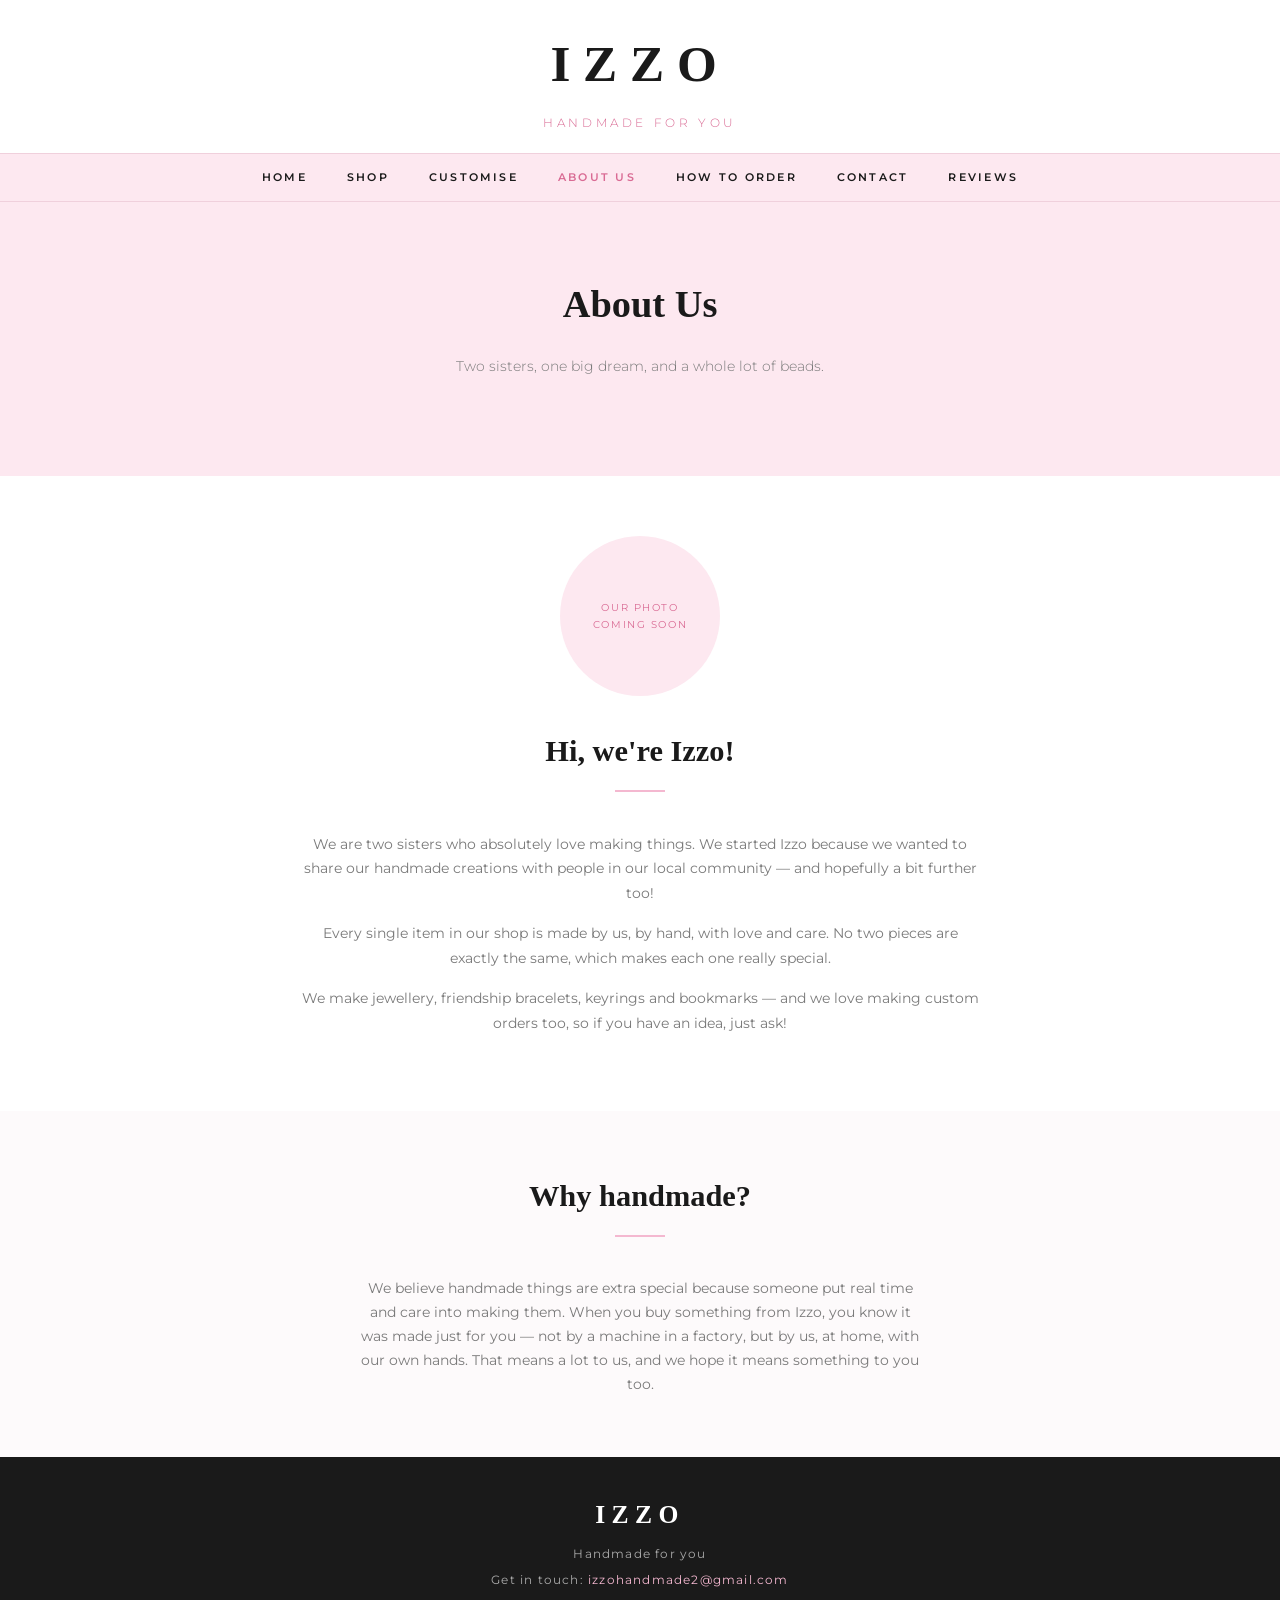
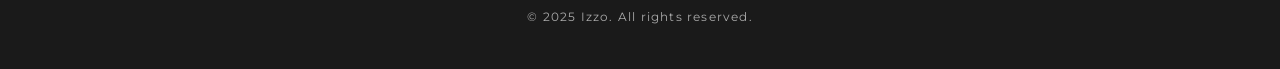
==== about.html @ 7127aa61 "Add product photos and rename to Chokers" ====
<!DOCTYPE html>
<html lang="en">
<head>
  <meta charset="UTF-8" />
  <meta name="viewport" content="width=device-width, initial-scale=1.0" />
  <title>About Us — Izzo</title>
  <link rel="stylesheet" href="css/style.css" />
</head>
<body>

  <header>
    <a href="index.html"><div class="logo">Izzo</div></a>
    <div class="tagline">Handmade for you</div>
  </header>

  <nav>
    <ul>
      <li><a href="index.html">Home</a></li>
      <li><a href="shop.html">Shop</a></li>
      <li><a href="customise.html">Customise</a></li>
      <li><a href="about.html" class="active">About Us</a></li>
      <li><a href="how-to-order.html">How to Order</a></li>
      <li><a href="contact.html">Contact</a></li>
      <li><a href="reviews.html">Reviews</a></li>
    </ul>
  </nav>

  <div class="hero">
    <h1>About Us</h1>
    <p>Two sisters, one big dream, and a whole lot of beads.</p>
  </div>

  <section>
    <div class="about-content">
      <div class="about-placeholder">Our Photo<br>Coming Soon</div>
      <h2 class="section-title">Hi, we're Izzo!</h2>
      <div class="divider"></div>
      <p>
        We are two sisters who absolutely love making things. We started Izzo because we wanted to share our handmade creations with people in our local community — and hopefully a bit further too!
      </p>
      <p>
        Every single item in our shop is made by us, by hand, with love and care. No two pieces are exactly the same, which makes each one really special.
      </p>
      <p>
        We make jewellery, friendship bracelets, keyrings and bookmarks — and we love making custom orders too, so if you have an idea, just ask!
      </p>
    </div>
  </section>

  <section class="alt" style="text-align:center;">
    <h2 class="section-title">Why handmade?</h2>
    <div class="divider"></div>
    <p style="font-size:0.88rem; color:var(--gray); max-width:560px; margin:0 auto;">
      We believe handmade things are extra special because someone put real time and care into making them. When you buy something from Izzo, you know it was made just for you — not by a machine in a factory, but by us, at home, with our own hands. That means a lot to us, and we hope it means something to you too.
    </p>
  </section>

  <footer>
    <div class="footer-logo">Izzo</div>
    <p>Handmade for you</p>
    <p>Get in touch: <a href="mailto:izzohandmade2@gmail.com">izzohandmade2@gmail.com</a></p>
    <p style="margin-top:16px;">&copy; 2025 Izzo. All rights reserved.</p>
  </footer>

</body>
</html>
---- css/style.css ----
/* ===================================
   IZZO — Handmade for you
   Main Stylesheet
=================================== */

@import url('https://fonts.googleapis.com/css2?family=Cormorant+Garant:wght@400;600;700&family=Montserrat:wght@300;400;500;600&display=swap');

/* --- Variables --- */
:root {
  --pink-light:  #FDE8F0;
  --pink-mid:    #F4B8D0;
  --pink-dark:   #D96B94;
  --white:       #FFFFFF;
  --off-white:   #FDFAFB;
  --dark:        #1A1A1A;
  --gray:        #7A7A7A;
  --border:      #F0D0DC;
}

/* --- Reset --- */
*, *::before, *::after { box-sizing: border-box; margin: 0; padding: 0; }

body {
  font-family: 'Montserrat', sans-serif;
  font-weight: 400;
  color: var(--dark);
  background-color: var(--white);
  line-height: 1.7;
}

a {
  color: inherit;
  text-decoration: none;
}

img {
  max-width: 100%;
  display: block;
}

/* --- Header --- */
header {
  background-color: var(--white);
  border-bottom: 1px solid var(--border);
  padding: 20px 40px;
  display: flex;
  flex-direction: column;
  align-items: center;
  gap: 6px;
}

.logo {
  font-family: 'Cormorant Garant', serif;
  font-size: 3.2rem;
  font-weight: 700;
  letter-spacing: 0.25em;
  color: var(--dark);
  text-transform: uppercase;
}

.tagline {
  font-size: 0.75rem;
  font-weight: 300;
  letter-spacing: 0.3em;
  text-transform: uppercase;
  color: var(--pink-dark);
}

/* --- Navigation --- */
nav {
  background-color: var(--pink-light);
  border-bottom: 1px solid var(--border);
  padding: 0 40px;
}

nav ul {
  list-style: none;
  display: flex;
  justify-content: center;
  flex-wrap: wrap;
  gap: 0;
}

nav ul li a {
  display: block;
  padding: 14px 20px;
  font-size: 0.7rem;
  font-weight: 600;
  letter-spacing: 0.2em;
  text-transform: uppercase;
  color: var(--dark);
  transition: color 0.2s;
}

nav ul li a:hover,
nav ul li a.active {
  color: var(--pink-dark);
}

/* --- Hero --- */
.hero {
  background-color: var(--pink-light);
  text-align: center;
  padding: 70px 40px;
}

.hero h1 {
  font-family: 'Cormorant Garant', serif;
  font-size: 2.4rem;
  font-weight: 600;
  margin-bottom: 16px;
  color: var(--dark);
}

.hero p {
  font-size: 0.9rem;
  font-weight: 300;
  color: var(--gray);
  max-width: 480px;
  margin: 0 auto 28px;
}

.btn {
  display: inline-block;
  background-color: var(--pink-dark);
  color: var(--white);
  padding: 12px 32px;
  font-family: 'Montserrat', sans-serif;
  font-size: 0.7rem;
  font-weight: 600;
  letter-spacing: 0.2em;
  text-transform: uppercase;
  border: none;
  cursor: pointer;
  transition: background-color 0.2s;
}

.btn:hover {
  background-color: #c45a82;
}

.btn-outline {
  background-color: transparent;
  color: var(--pink-dark);
  border: 1.5px solid var(--pink-dark);
}

.btn-outline:hover {
  background-color: var(--pink-dark);
  color: var(--white);
}

/* --- Sections --- */
section {
  padding: 60px 40px;
}

section.alt {
  background-color: var(--off-white);
}

.section-title {
  font-family: 'Cormorant Garant', serif;
  font-size: 1.9rem;
  font-weight: 600;
  text-align: center;
  margin-bottom: 8px;
}

.section-sub {
  text-align: center;
  font-size: 0.8rem;
  color: var(--gray);
  letter-spacing: 0.1em;
  margin-bottom: 40px;
}

.divider {
  width: 50px;
  height: 2px;
  background-color: var(--pink-mid);
  margin: 12px auto 40px;
}

/* --- Product Grid --- */
.product-grid {
  display: grid;
  grid-template-columns: repeat(auto-fill, minmax(220px, 1fr));
  gap: 28px;
  max-width: 1000px;
  margin: 0 auto;
}

.product-card {
  background-color: var(--white);
  border: 1px solid var(--border);
  text-align: center;
  padding-bottom: 20px;
  transition: box-shadow 0.2s;
}

.product-card:hover {
  box-shadow: 0 4px 20px rgba(217, 107, 148, 0.15);
}

.product-placeholder {
  width: 100%;
  height: 200px;
  background-color: var(--pink-light);
  display: flex;
  align-items: center;
  justify-content: center;
  font-size: 0.7rem;
  letter-spacing: 0.15em;
  text-transform: uppercase;
  color: var(--pink-dark);
  margin-bottom: 16px;
}

.product-img {
  width: 100%;
  height: 200px;
  object-fit: cover;
  display: block;
  margin-bottom: 16px;
  box-shadow: 0 4px 16px rgba(0, 0, 0, 0.12);
}

.product-card h3 {
  font-family: 'Cormorant Garant', serif;
  font-size: 1.1rem;
  font-weight: 600;
  margin-bottom: 6px;
}

.product-card p {
  font-size: 0.78rem;
  color: var(--gray);
  margin-bottom: 14px;
  padding: 0 12px;
}

.product-card .price {
  font-size: 0.85rem;
  font-weight: 600;
  color: var(--pink-dark);
  margin-bottom: 14px;
}

/* --- Categories --- */
.category-grid {
  display: grid;
  grid-template-columns: repeat(auto-fill, minmax(200px, 1fr));
  gap: 20px;
  max-width: 900px;
  margin: 0 auto;
}

.category-card {
  text-align: center;
  padding: 30px 20px;
  border: 1px solid var(--border);
  background-color: var(--white);
  transition: background-color 0.2s;
}

.category-card:hover {
  background-color: var(--pink-light);
}

.category-card .icon {
  font-size: 2rem;
  margin-bottom: 10px;
}

.category-card h3 {
  font-family: 'Cormorant Garant', serif;
  font-size: 1.1rem;
  font-weight: 600;
}

/* --- Reviews --- */
.reviews-grid {
  display: grid;
  grid-template-columns: repeat(auto-fill, minmax(260px, 1fr));
  gap: 24px;
  max-width: 900px;
  margin: 0 auto 40px;
}

.review-card {
  background-color: var(--white);
  border: 1px solid var(--border);
  padding: 24px;
}

.review-card .stars {
  color: var(--pink-dark);
  font-size: 1rem;
  margin-bottom: 10px;
  letter-spacing: 2px;
}

.review-card p {
  font-size: 0.85rem;
  color: var(--gray);
  font-style: italic;
  margin-bottom: 12px;
}

.review-card .reviewer {
  font-size: 0.75rem;
  font-weight: 600;
  letter-spacing: 0.1em;
  text-transform: uppercase;
}

/* --- Steps --- */
.steps {
  display: grid;
  grid-template-columns: repeat(auto-fill, minmax(200px, 1fr));
  gap: 24px;
  max-width: 900px;
  margin: 0 auto;
}

.step {
  text-align: center;
  padding: 20px;
}

.step-number {
  width: 48px;
  height: 48px;
  border-radius: 50%;
  background-color: var(--pink-mid);
  color: var(--white);
  font-family: 'Cormorant Garant', serif;
  font-size: 1.4rem;
  font-weight: 700;
  display: flex;
  align-items: center;
  justify-content: center;
  margin: 0 auto 14px;
}

.step h3 {
  font-family: 'Cormorant Garant', serif;
  font-size: 1.05rem;
  font-weight: 600;
  margin-bottom: 8px;
}

.step p {
  font-size: 0.82rem;
  color: var(--gray);
}

/* --- About --- */
.about-content {
  max-width: 680px;
  margin: 0 auto;
  text-align: center;
}

.about-content p {
  font-size: 0.9rem;
  color: var(--gray);
  margin-bottom: 16px;
}

.about-placeholder {
  width: 160px;
  height: 160px;
  border-radius: 50%;
  background-color: var(--pink-light);
  display: flex;
  align-items: center;
  justify-content: center;
  font-size: 0.65rem;
  letter-spacing: 0.15em;
  text-transform: uppercase;
  color: var(--pink-dark);
  margin: 0 auto 30px;
}

/* --- Contact --- */
.contact-content {
  max-width: 500px;
  margin: 0 auto;
  text-align: center;
}

.contact-content p {
  font-size: 0.88rem;
  color: var(--gray);
  margin-bottom: 24px;
}

.contact-email {
  display: inline-block;
  font-size: 0.9rem;
  font-weight: 600;
  color: var(--pink-dark);
  border-bottom: 1px solid var(--pink-mid);
  padding-bottom: 2px;
}

/* --- Customise page --- */
.customise-content {
  max-width: 680px;
  margin: 0 auto;
  text-align: center;
}

.customise-content p {
  font-size: 0.88rem;
  color: var(--gray);
  margin-bottom: 20px;
}

.options-grid {
  display: grid;
  grid-template-columns: repeat(auto-fill, minmax(180px, 1fr));
  gap: 16px;
  margin: 32px 0;
  text-align: left;
}

.option-item {
  background-color: var(--pink-light);
  padding: 18px;
  border: 1px solid var(--border);
  font-size: 0.82rem;
}

.option-item strong {
  display: block;
  font-family: 'Cormorant Garant', serif;
  font-size: 1rem;
  margin-bottom: 4px;
}

/* --- Footer --- */
footer {
  background-color: var(--dark);
  color: #aaa;
  text-align: center;
  padding: 36px 40px;
  font-size: 0.75rem;
  letter-spacing: 0.1em;
}

footer .footer-logo {
  font-family: 'Cormorant Garant', serif;
  font-size: 1.6rem;
  font-weight: 700;
  color: var(--white);
  letter-spacing: 0.25em;
  text-transform: uppercase;
  margin-bottom: 8px;
}

footer p {
  margin-bottom: 6px;
}

footer a {
  color: var(--pink-mid);
}

/* --- Responsive --- */
@media (max-width: 600px) {
  header { padding: 20px; }
  .logo { font-size: 2.4rem; }
  nav { padding: 0 10px; }
  nav ul li a { padding: 12px 12px; font-size: 0.65rem; }
  section { padding: 44px 20px; }
  .hero { padding: 50px 20px; }
  .hero h1 { font-size: 1.8rem; }
}
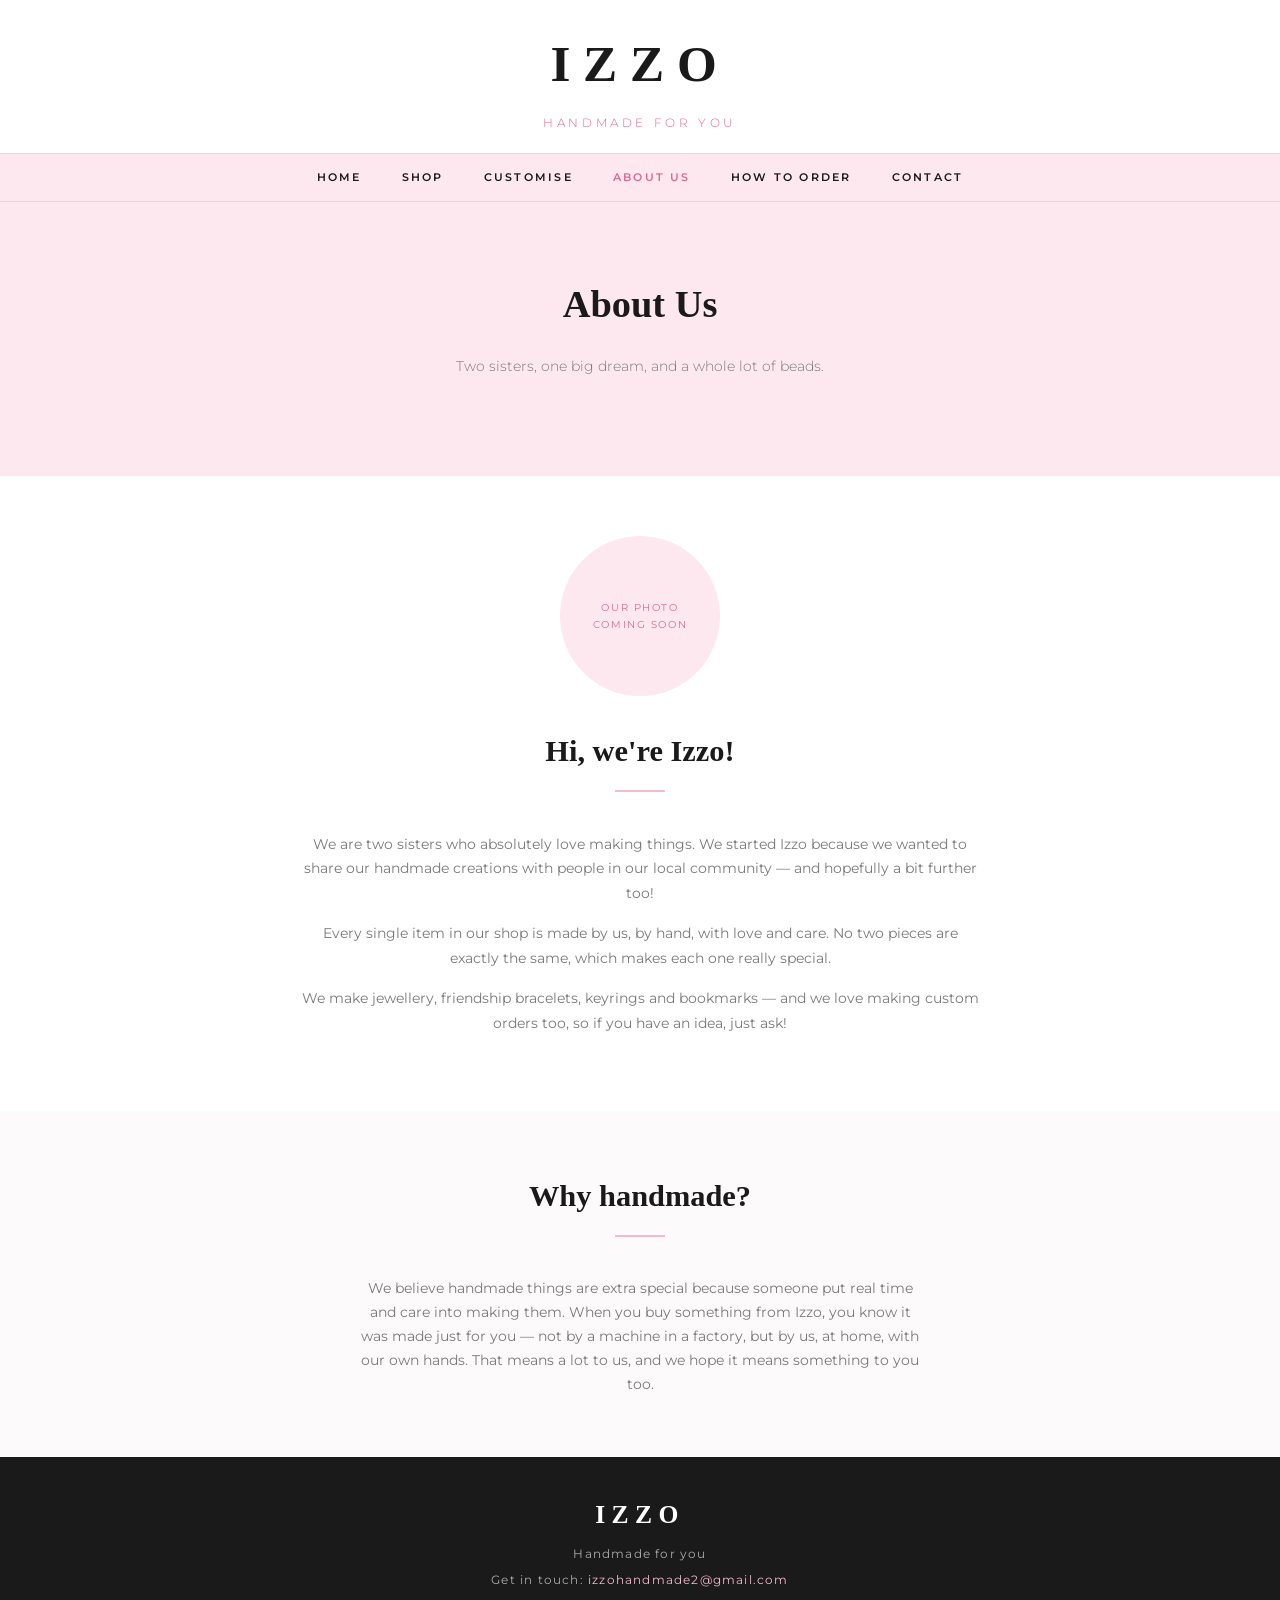
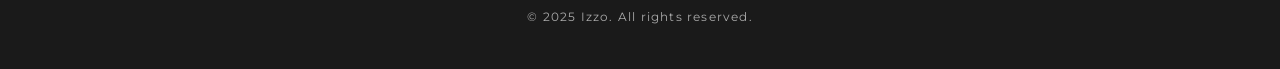
==== commit cbc7f275: "Remove reviews page from navigation" ====
--- a/about.html
+++ b/about.html
@@ -21,7 +21,6 @@
       <li><a href="about.html" class="active">About Us</a></li>
       <li><a href="how-to-order.html">How to Order</a></li>
       <li><a href="contact.html">Contact</a></li>
-      <li><a href="reviews.html">Reviews</a></li>
     </ul>
   </nav>
 
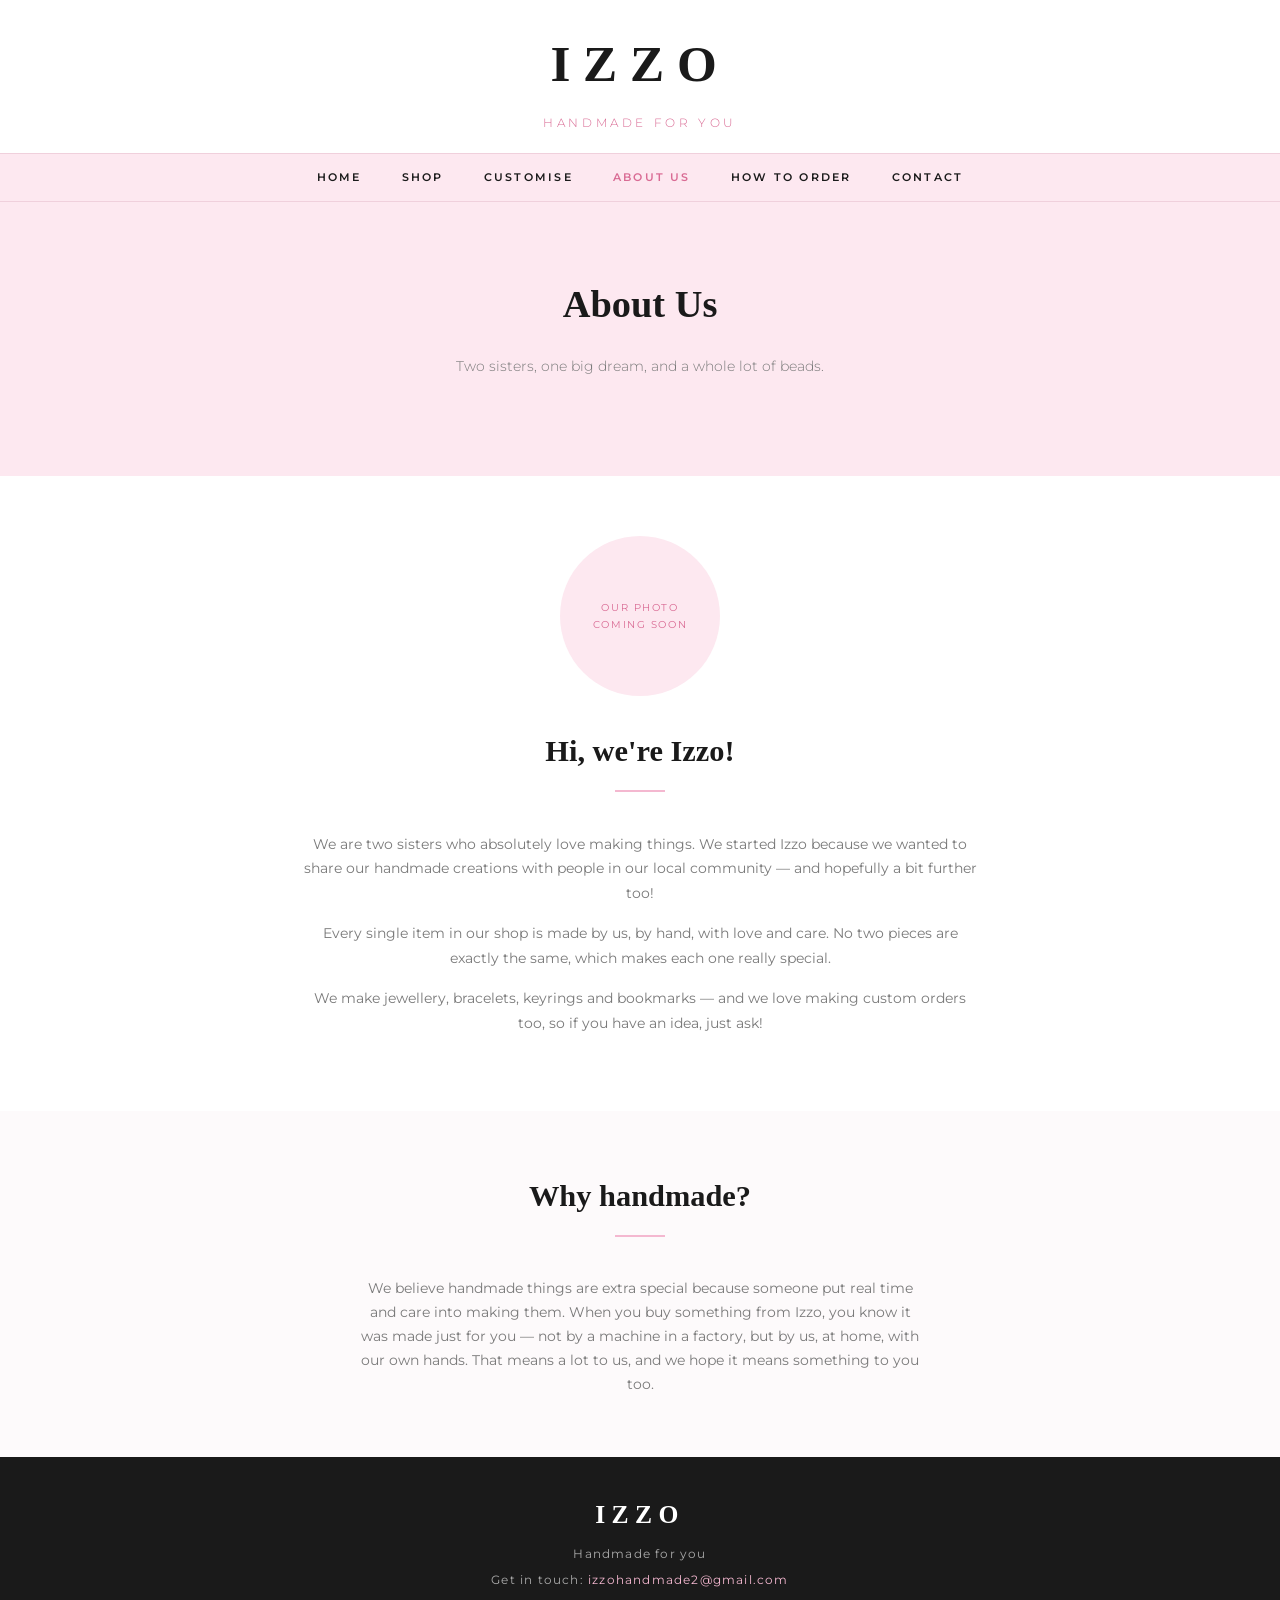
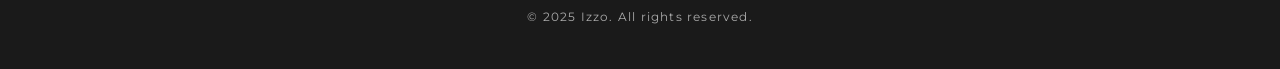
==== commit bdf8c780: "Update descriptions to say bracelets instead of friendship bracelets" ====
--- a/about.html
+++ b/about.html
@@ -41,7 +41,7 @@
         Every single item in our shop is made by us, by hand, with love and care. No two pieces are exactly the same, which makes each one really special.
       </p>
       <p>
-        We make jewellery, friendship bracelets, keyrings and bookmarks — and we love making custom orders too, so if you have an idea, just ask!
+        We make jewellery, bracelets, keyrings and bookmarks — and we love making custom orders too, so if you have an idea, just ask!
       </p>
     </div>
   </section>
--- a/css/style.css
+++ b/css/style.css
@@ -318,7 +318,7 @@
 /* --- Steps --- */
 .steps {
   display: grid;
-  grid-template-columns: repeat(auto-fill, minmax(200px, 1fr));
+  grid-template-columns: repeat(auto-fit, minmax(200px, 1fr));
   gap: 24px;
   max-width: 900px;
   margin: 0 auto;
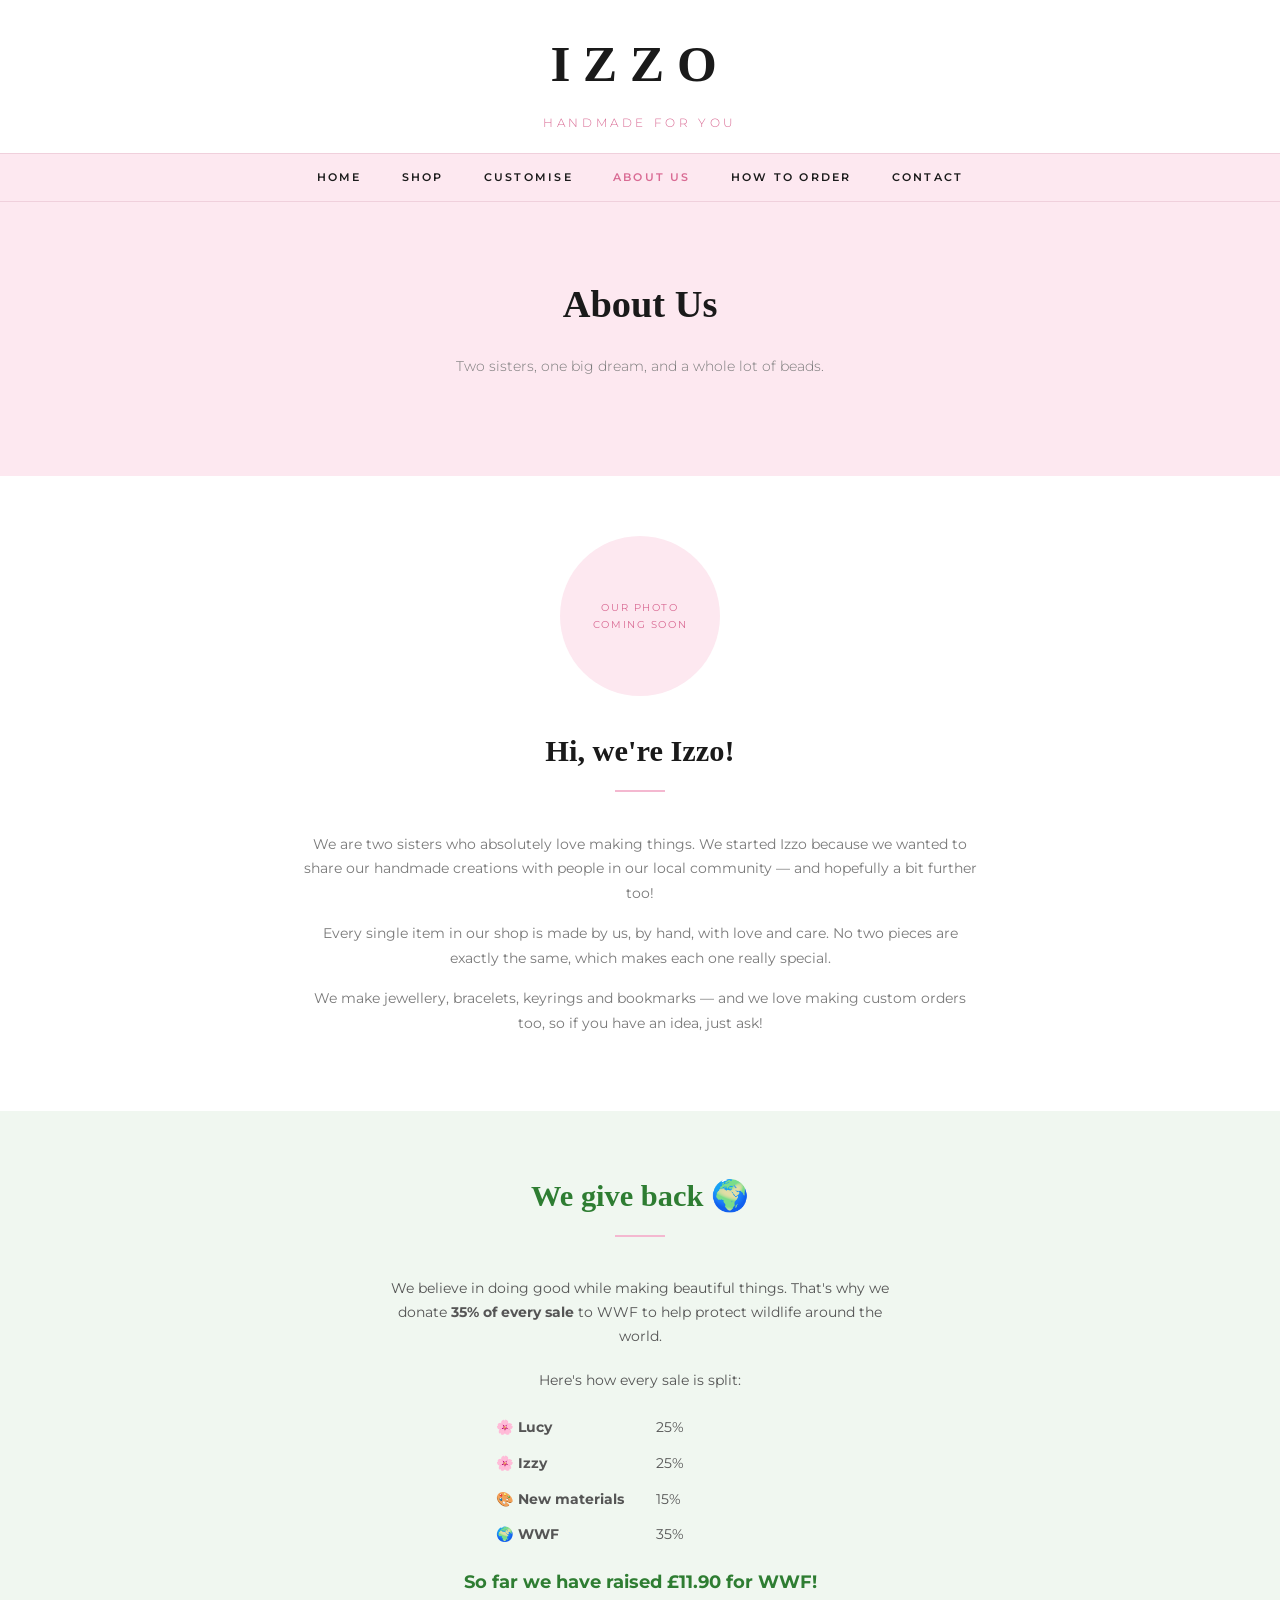
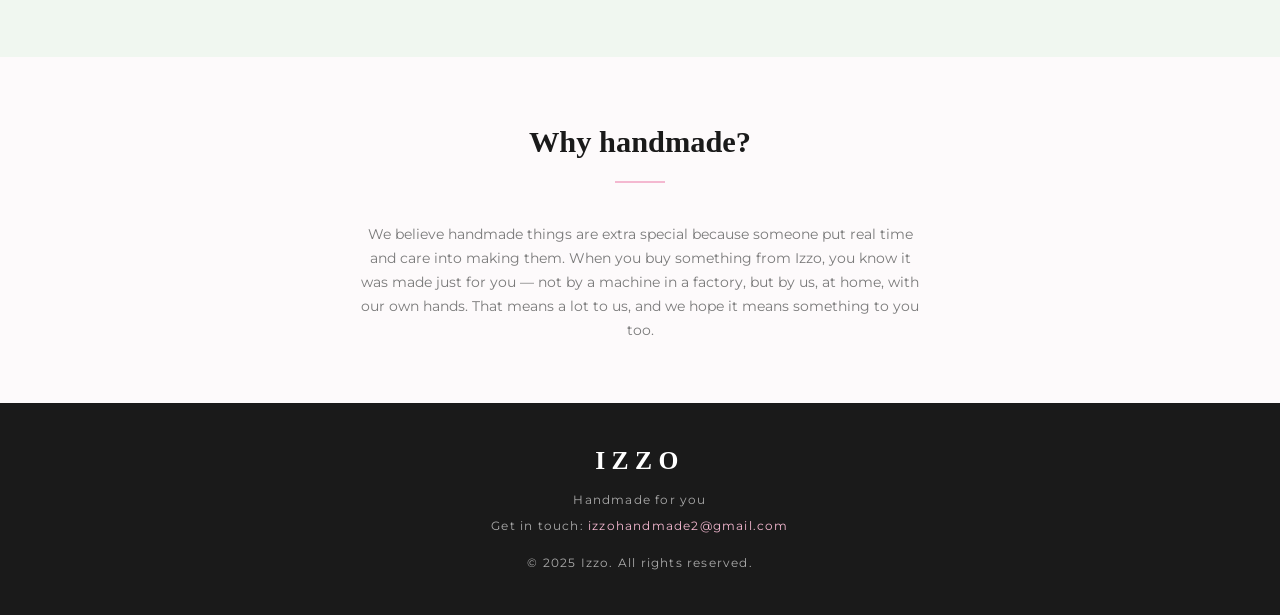
==== commit effac492: "Add WWF donation section with running total to home and about pages" ====
--- a/about.html
+++ b/about.html
@@ -46,6 +46,22 @@
     </div>
   </section>
 
+  <section style="text-align:center; background:#f0f7f0;">
+    <h2 class="section-title" style="color:#2e7d32;">We give back 🌍</h2>
+    <div class="divider"></div>
+    <p style="font-size:0.88rem; color:#555; max-width:520px; margin:0 auto 20px;">
+      We believe in doing good while making beautiful things. That's why we donate <strong>35% of every sale</strong> to WWF to help protect wildlife around the world.
+    </p>
+    <p style="font-size:0.88rem; color:#555; max-width:520px; margin:0 auto 20px;">Here's how every sale is split:</p>
+    <div style="display:inline-grid; grid-template-columns:1fr 1fr; gap:12px 32px; text-align:left; font-size:0.88rem; color:#555; margin-bottom:20px;">
+      <div>🌸 <strong>Lucy</strong></div><div>25%</div>
+      <div>🌸 <strong>Izzy</strong></div><div>25%</div>
+      <div>🎨 <strong>New materials</strong></div><div>15%</div>
+      <div>🌍 <strong>WWF</strong></div><div>35%</div>
+    </div>
+    <p style="font-size:1.1rem; font-weight:700; color:#2e7d32;">So far we have raised <span>£11.90</span> for WWF!</p>
+  </section>
+
   <section class="alt" style="text-align:center;">
     <h2 class="section-title">Why handmade?</h2>
     <div class="divider"></div>
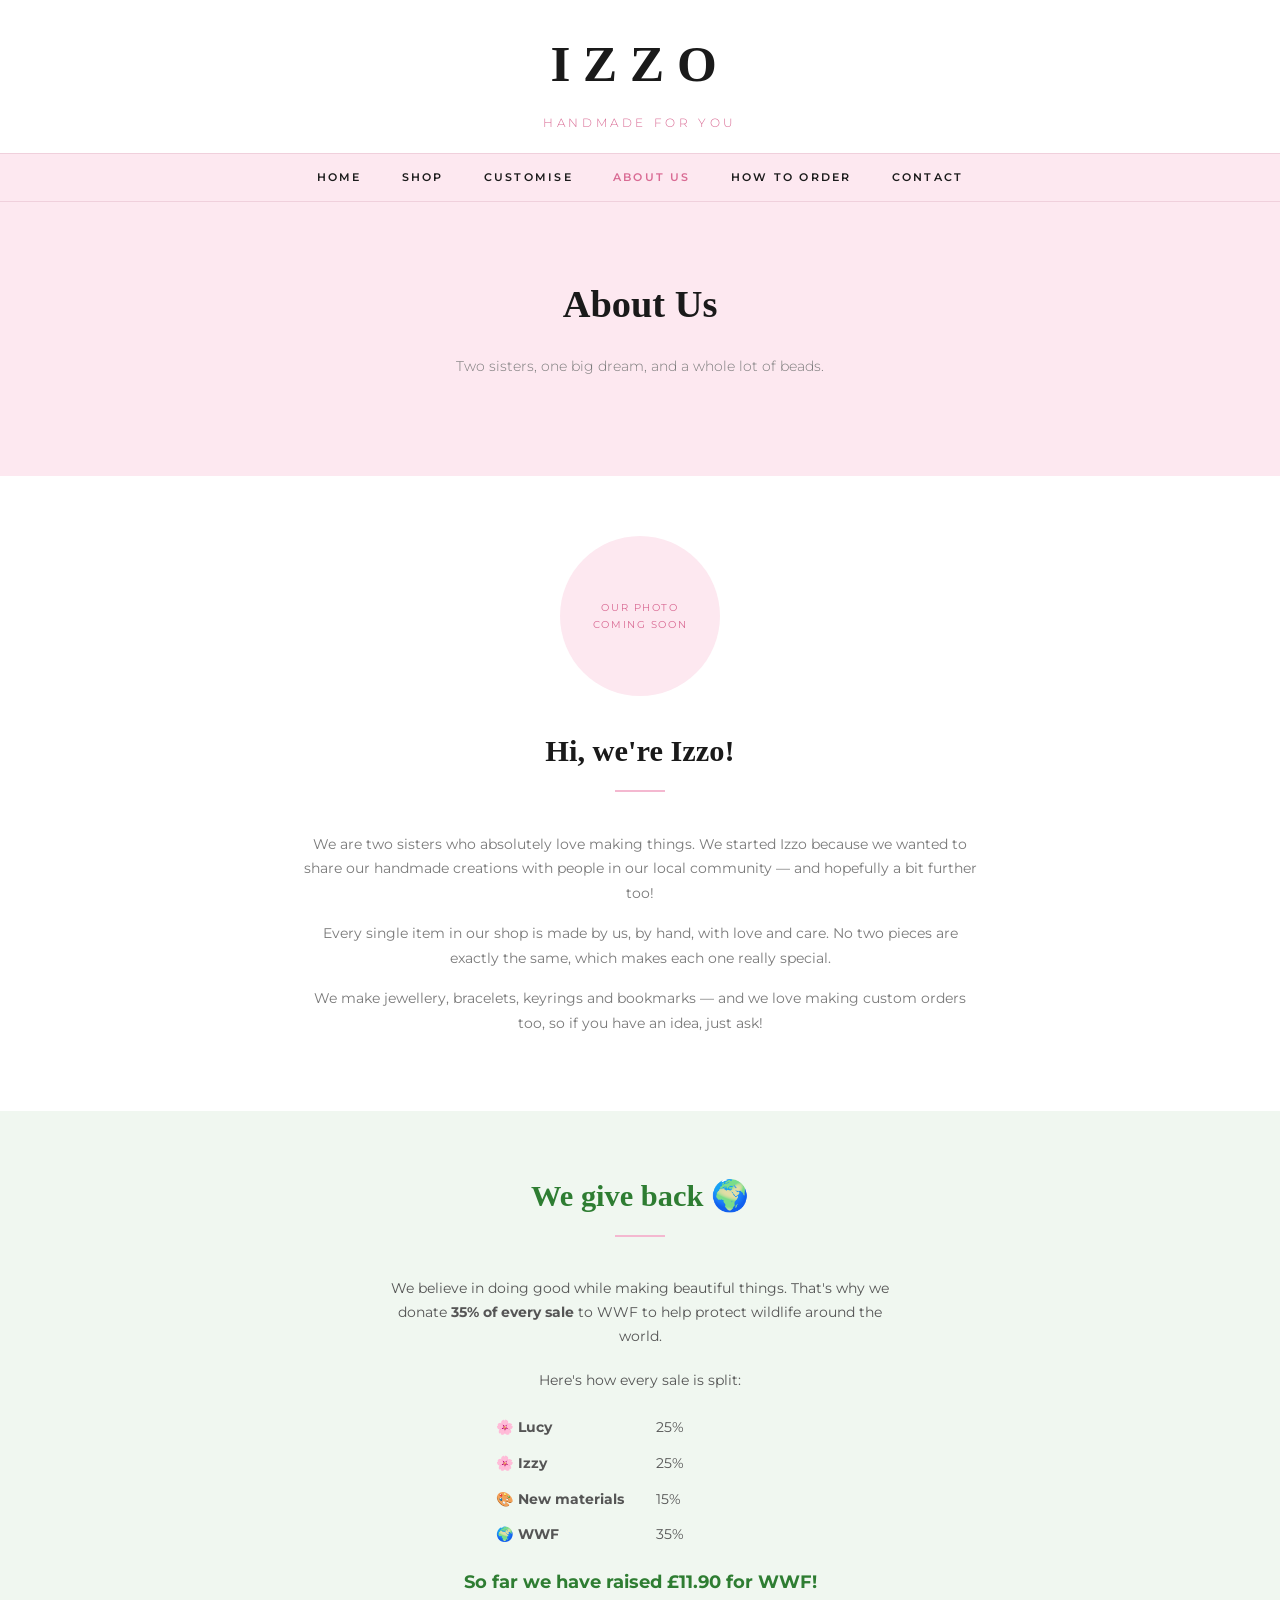
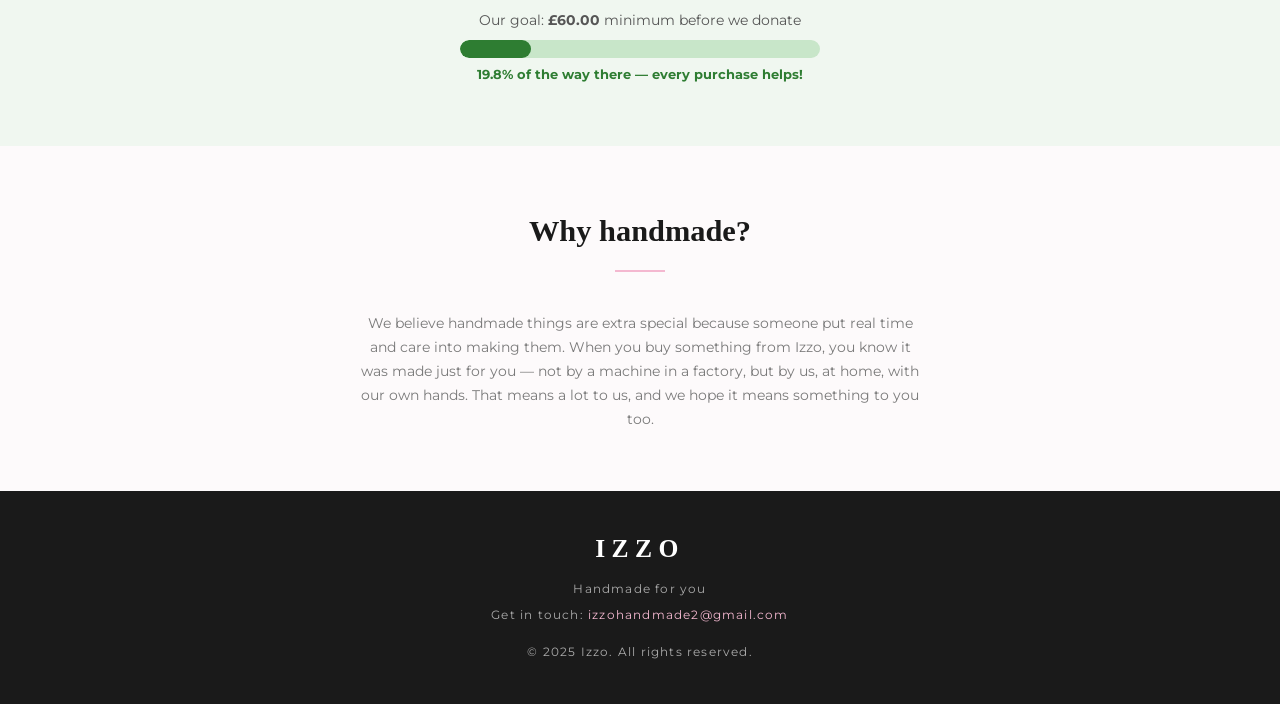
==== commit 1c29b1a7: "Add WWF donation progress bar with £60 goal" ====
--- a/about.html
+++ b/about.html
@@ -60,6 +60,11 @@
       <div>🌍 <strong>WWF</strong></div><div>35%</div>
     </div>
     <p style="font-size:1.1rem; font-weight:700; color:#2e7d32;">So far we have raised <span>£11.90</span> for WWF!</p>
+    <p style="font-size:0.85rem; color:#555; margin:12px auto 8px;">Our goal: <strong>£60.00</strong> minimum before we donate</p>
+    <div style="max-width:360px; margin:0 auto; background:#c8e6c9; border-radius:999px; height:18px; overflow:hidden;">
+      <div style="width:19.8%; background:#2e7d32; height:100%; border-radius:999px;"></div>
+    </div>
+    <p style="font-size:0.8rem; color:#2e7d32; margin-top:6px;"><strong>19.8% of the way there — every purchase helps!</strong></p>
   </section>
 
   <section class="alt" style="text-align:center;">
